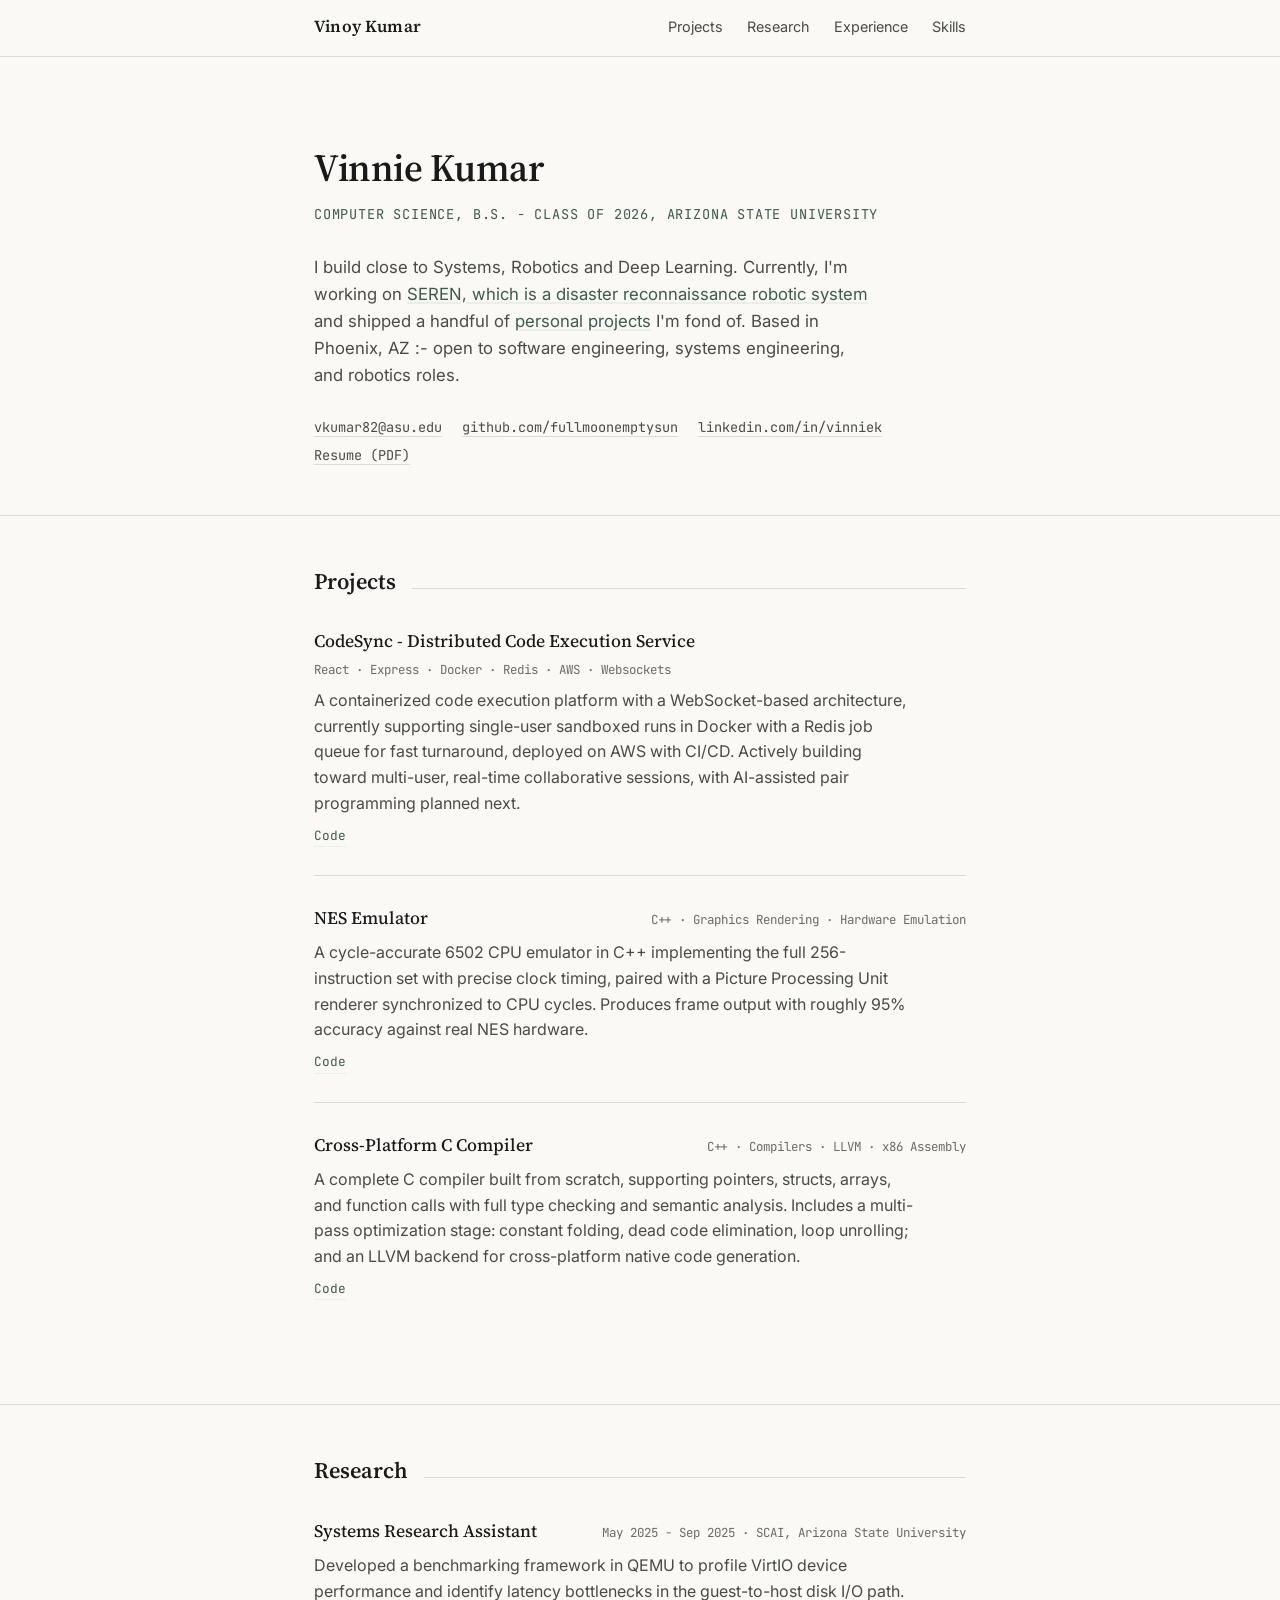
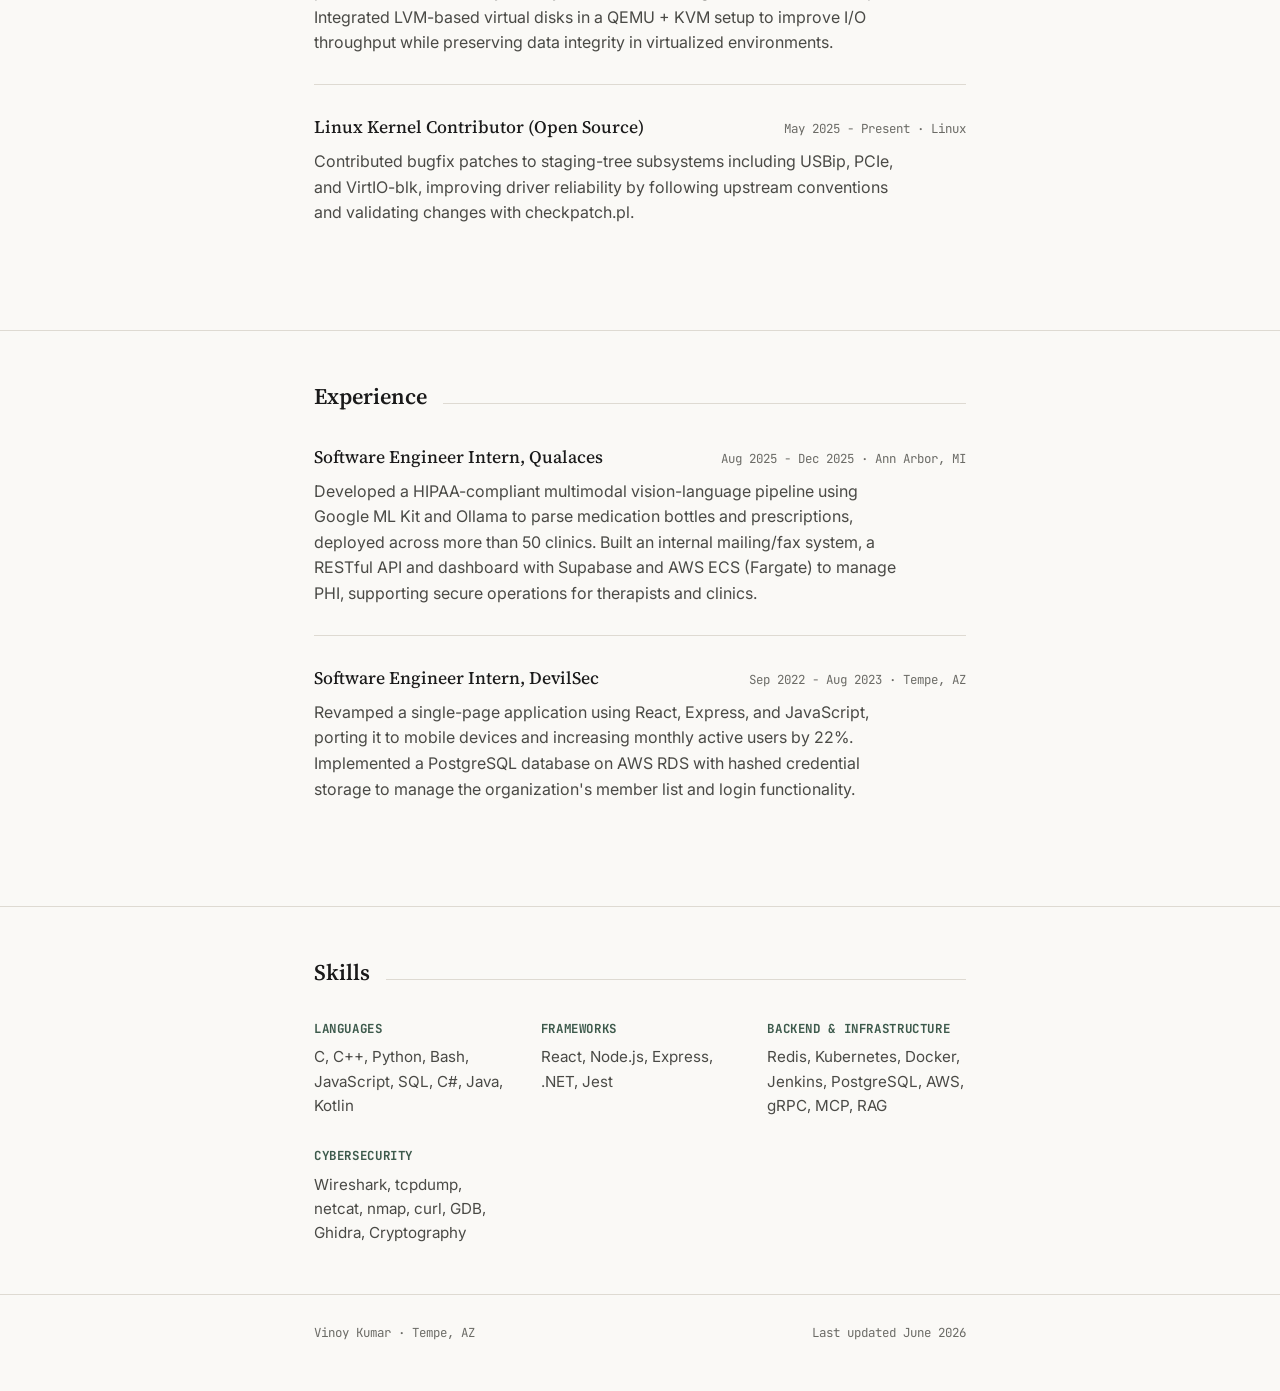
==== index.html @ 6d767638 "Intitial commit: personal web" ====
<!DOCTYPE html>
<html lang="en">
<head>
<meta charset="UTF-8">
<meta name="viewport" content="width=device-width, initial-scale=1.0">
<title>Vinoy Kumar</title>
<meta name="description" content="Vinoy Kumar — Computer Science graduate. Projects, research, and experience.">
<link rel="preconnect" href="https://fonts.googleapis.com">
<link rel="preconnect" href="https://fonts.gstatic.com" crossorigin>
<link href="https://fonts.googleapis.com/css2?family=Source+Serif+4:opsz,wght@8..60,400;8..60,500;8..60,600&family=Inter:wght@400;500;600&family=JetBrains+Mono:wght@400;500&display=swap" rel="stylesheet">
<link rel="stylesheet" href="style.css">
</head>
<body>

<a class="skip-link" href="#main">Skip to content</a>

<header class="site-header">
  <div class="wrap">
    <a class="home-link" href="#top">Vinoy Kumar</a>
    <nav aria-label="Section navigation">
      <a href="#projects">Projects</a>
      <a href="#research">Research</a>
      <a href="#experience">Experience</a>
      <a href="#skills">Skills</a>
    </nav>
  </div>
</header>

<main id="main">

  <section class="hero" id="top">
    <div class="wrap">
      <h1>Vinnie Kumar</h1>
      <p class="role">Computer Science, B.S. - Class of 2026, Arizona State University</p>
      <p class="bio">
        I build close to Systems, Robotics and Deep Learning. Currently, I'm working on <a href="#current">SEREN, which is a disaster reconnaissance robotic system</a>
        and shipped a handful of <a href="#projects">personal projects</a> I'm fond of.
        Based in Phoenix, AZ :- open to software engineering, systems engineering, and robotics roles.
      </p>
      <ul class="contact-list">
        <li><a href="mailto:vkumar82@asu.edu">vkumar82@asu.edu</a></li>
        <li><a href="https://github.com/fullmoonemptysun" target="_blank" rel="noopener">github.com/fullmoonemptysun</a></li>
        <li><a href="https://linkedin.com/in/vinniek" target="_blank" rel="noopener">linkedin.com/in/vinniek</a></li>
        <li><a href="./resume.pdf">Resume (PDF)</a></li>
      </ul>
    </div>
  </section>

  <section class="section" id="projects" aria-labelledby="projects-heading">
    <div class="wrap">
      <div class="section-head">
        <h2 id="projects-heading">Projects</h2>
        <div class="rule"></div>
      </div>

      <div class="entry">
        <div class="entry-head">
          <h3>CodeSync - Distributed Code Execution Service</h3>
          <span class="entry-meta">React · Express · Docker · Redis · AWS · Websockets </span>
        </div>
        <p>
          A containerized code execution platform with a WebSocket-based architecture,
          currently supporting single-user sandboxed runs in Docker with a Redis job
          queue for fast turnaround, deployed on AWS with CI/CD. Actively building toward
          multi-user, real-time collaborative sessions, with AI-assisted pair programming
          planned next.
        </p>
        <div class="entry-links">
          <a href="https://github.com/fullmoonemptysun" target="_blank" rel="noopener">Code</a>
        </div>
      </div>

      <div class="entry">
        <div class="entry-head">
          <h3>NES Emulator</h3>
          <span class="entry-meta">C++ · Graphics Rendering · Hardware Emulation</span>
        </div>
        <p>
          A cycle-accurate 6502 CPU emulator in C++ implementing the full 256-instruction
          set with precise clock timing, paired with a Picture Processing Unit renderer
          synchronized to CPU cycles. Produces frame output with roughly 95% accuracy
          against real NES hardware.
        </p>
        <div class="entry-links">
          <a href="https://github.com/fullmoonemptysun/witNES" target="_blank" rel="noopener">Code</a>
        </div>
      </div>

      <div class="entry">
        <div class="entry-head">
          <h3>Cross-Platform C Compiler</h3>
          <span class="entry-meta">C++ · Compilers · LLVM · x86 Assembly</span>
        </div>
        <p>
          A complete C compiler built from scratch, supporting pointers, structs, arrays,
          and function calls with full type checking and semantic analysis. Includes a
          multi-pass optimization stage: constant folding, dead code elimination, loop
          unrolling; and an LLVM backend for cross-platform native code generation.
        </p>
        <div class="entry-links">
          <a href="https://github.com/fullmoonemptysun/ccompiler" target="_blank" rel="noopener">Code</a>
        </div>
      </div>
    </div>
  </section>

  <section class="section" id="research" aria-labelledby="research-heading">
    <div class="wrap">
      <div class="section-head">
        <h2 id="research-heading">Research</h2>
        <div class="rule"></div>
      </div>

      <div class="entry">
        <div class="entry-head">
          <h3>Systems Research Assistant</h3>
          <span class="entry-meta">May 2025 - Sep 2025 · SCAI, Arizona State University</span>
        </div>
        <p>
          Developed a benchmarking framework in QEMU to profile VirtIO device performance
          and identify latency bottlenecks in the guest-to-host disk I/O path. Integrated
          LVM-based virtual disks in a QEMU + KVM setup to improve I/O throughput while
          preserving data integrity in virtualized environments.
        </p>
      </div>

      <div class="entry">
        <div class="entry-head">
          <h3>Linux Kernel Contributor (Open Source)</h3>
          <span class="entry-meta">May 2025 - Present · Linux </span>
        </div>
        <p>
          Contributed bugfix patches to staging-tree subsystems including USBip, PCIe,
          and VirtIO-blk, improving driver reliability by following upstream conventions
          and validating changes with checkpatch.pl.
        </p>
      </div>
    </div>
  </section>

  <section class="section" id="experience" aria-labelledby="experience-heading">
    <div class="wrap">
      <div class="section-head">
        <h2 id="experience-heading">Experience</h2>
        <div class="rule"></div>
      </div>

      <div class="entry">
        <div class="entry-head">
          <h3>Software Engineer Intern, Qualaces</h3>
          <span class="entry-meta">Aug 2025 - Dec 2025 · Ann Arbor, MI</span>
        </div>
        <p>
          Developed a HIPAA-compliant multimodal vision-language pipeline using Google
          ML Kit and Ollama to parse medication bottles and prescriptions, deployed
          across more than 50 clinics. Built an internal mailing/fax system, a RESTful API and dashboard with Supabase and AWS ECS (Fargate) to manage PHI, supporting secure operations for therapists and clinics.
        </p>
      </div>

      <div class="entry">
        <div class="entry-head">
          <h3>Software Engineer Intern, DevilSec</h3>
          <span class="entry-meta">Sep 2022 - Aug 2023 · Tempe, AZ</span>
        </div>
        <p>
          Revamped a single-page application using React, Express, and JavaScript,
          porting it to mobile devices and increasing monthly active users by 22%.
          Implemented a PostgreSQL database on AWS RDS with hashed credential storage
          to manage the organization's member list and login functionality.
        </p>
      </div>
    </div>
  </section>

  <section class="section" id="skills" aria-labelledby="skills-heading">
    <div class="wrap">
      <div class="section-head">
        <h2 id="skills-heading">Skills</h2>
        <div class="rule"></div>
      </div>

      <div class="skills-grid">
        <div class="skill-group">
          <h4>Languages</h4>
          <p>C, C++, Python, Bash, JavaScript, SQL, C#, Java, Kotlin</p>
        </div>
        <div class="skill-group">
          <h4>Frameworks</h4>
          <p>React, Node.js, Express, .NET, Jest</p>
        </div>
        <div class="skill-group">
          <h4>Backend &amp; Infrastructure</h4>
          <p>Redis, Kubernetes, Docker, Jenkins, PostgreSQL, AWS, gRPC, MCP, RAG</p>
        </div>
        <div class="skill-group">
          <h4>Cybersecurity</h4>
          <p>Wireshark, tcpdump, netcat, nmap, curl, GDB, Ghidra, Cryptography</p>
        </div>
      </div>
    </div>
  </section>

</main>

<footer class="site-footer">
  <div class="wrap">
    <p>Vinoy Kumar · Tempe, AZ</p>
    <p class="updated">Last updated June 2026</p>
  </div>
</footer>

</body>
</html>
---- style.css ----
/* ---------- Tokens ---------- */
:root {
  --paper: #FAF9F6;
  --ink: #1A1A1A;
  --ink-soft: #4A4A46;
  --gray: #6B6B66;
  --hairline: #DEDAD2;
  --accent: #3D5A4C;
  --accent-soft: #E9EFE9;

  --serif: "Source Serif 4", Georgia, "Times New Roman", serif;
  --sans: "Inter", -apple-system, BlinkMacSystemFont, "Segoe UI", sans-serif;
  --mono: "JetBrains Mono", "SFMono-Regular", Consolas, monospace;

  --max-width: 700px;
  --space-1: 0.5rem;
  --space-2: 1rem;
  --space-3: 1.75rem;
  --space-4: 3rem;
  --space-5: 5rem;
}

/* ---------- Reset ---------- */
* { margin: 0; padding: 0; box-sizing: border-box; }

html { scroll-behavior: smooth; }

@media (prefers-reduced-motion: reduce) {
  html { scroll-behavior: auto; }
  * { animation-duration: 0.01ms !important; transition-duration: 0.01ms !important; }
}

body {
  background: var(--paper);
  color: var(--ink);
  font-family: var(--sans);
  font-size: 16px;
  line-height: 1.6;
  -webkit-font-smoothing: antialiased;
}

a {
  color: var(--ink);
  text-decoration: none;
}

.wrap {
  max-width: var(--max-width);
  margin: 0 auto;
  padding: 0 1.5rem;
}

.skip-link {
  position: absolute;
  left: -999px;
  top: 0;
}
.skip-link:focus {
  left: 1rem;
  top: 1rem;
  background: var(--ink);
  color: var(--paper);
  padding: 0.5rem 1rem;
  z-index: 100;
  border-radius: 2px;
}

:focus-visible {
  outline: 2px solid var(--accent);
  outline-offset: 3px;
}

/* ---------- Header / Nav ---------- */
.site-header {
  position: sticky;
  top: 0;
  background: rgba(250, 249, 246, 0.92);
  backdrop-filter: saturate(120%) blur(6px);
  border-bottom: 1px solid var(--hairline);
  z-index: 10;
}

.site-header .wrap {
  display: flex;
  align-items: center;
  justify-content: space-between;
  padding-top: 0.9rem;
  padding-bottom: 0.9rem;
  flex-wrap: wrap;
  gap: 0.5rem 1rem;
}

.home-link {
  font-family: var(--serif);
  font-weight: 600;
  font-size: 1.05rem;
  letter-spacing: 0.01em;
}

.site-header nav {
  display: flex;
  gap: 1.5rem;
}

.site-header nav a {
  font-size: 0.9rem;
  color: var(--ink-soft);
  position: relative;
  padding-bottom: 2px;
}

.site-header nav a::after {
  content: "";
  position: absolute;
  left: 0;
  bottom: -1px;
  width: 100%;
  height: 1px;
  background: var(--accent);
  transform: scaleX(0);
  transform-origin: left;
  transition: transform 0.25s ease;
}

.site-header nav a:hover::after,
.site-header nav a:focus-visible::after {
  transform: scaleX(1);
}

.site-header nav a:hover,
.site-header nav a:focus-visible {
  color: var(--ink);
}

/* ---------- Hero ---------- */
.hero {
  padding: var(--space-5) 0 var(--space-4);
}

.hero h1 {
  font-family: var(--serif);
  font-weight: 600;
  font-size: 2.4rem;
  letter-spacing: -0.01em;
  margin-bottom: 0.4rem;
}

.hero .role {
  font-family: var(--mono);
  font-size: 0.85rem;
  color: var(--accent);
  text-transform: uppercase;
  letter-spacing: 0.06em;
  margin-bottom: var(--space-3);
}

.hero .bio {
  max-width: 560px;
  font-size: 1.05rem;
  color: var(--ink-soft);
  margin-bottom: var(--space-3);
}

.hero .bio a {
  color: var(--accent);
  text-decoration: underline;
  text-decoration-color: var(--accent-soft);
  text-decoration-thickness: 1.5px;
  text-underline-offset: 2px;
}

.hero .bio a:hover {
  text-decoration-color: var(--accent);
}

.contact-list {
  list-style: none;
  display: flex;
  flex-wrap: wrap;
  gap: 0.4rem 1.25rem;
  font-family: var(--mono);
  font-size: 0.85rem;
}

.contact-list a {
  color: var(--ink-soft);
  border-bottom: 1px solid var(--hairline);
}

.contact-list a:hover,
.contact-list a:focus-visible {
  color: var(--accent);
  border-bottom-color: var(--accent);
}

/* ---------- Sections ---------- */
.section {
  padding: var(--space-4) 0;
  border-top: 1px solid var(--hairline);
}

.section-head {
  display: flex;
  align-items: baseline;
  gap: var(--space-2);
  margin-bottom: var(--space-3);
}

.section-head h2 {
  font-family: var(--serif);
  font-weight: 600;
  font-size: 1.4rem;
  white-space: nowrap;
}

.section-head .rule {
  flex: 1;
  height: 1px;
  background: var(--hairline);
}

/* ---------- Entries ---------- */
.entry {
  margin-bottom: var(--space-3);
  padding-bottom: var(--space-3);
}

.entry:not(:last-of-type) {
  border-bottom: 1px solid var(--hairline);
}

.entry-head {
  display: flex;
  flex-wrap: wrap;
  align-items: baseline;
  justify-content: space-between;
  gap: 0.3rem 1rem;
  margin-bottom: 0.5rem;
}

.entry-head h3 {
  font-family: var(--serif);
  font-weight: 500;
  font-size: 1.1rem;
}

.entry-meta {
  font-family: var(--mono);
  font-size: 0.78rem;
  color: var(--gray);
  white-space: nowrap;
}

.entry p {
  color: var(--ink-soft);
  max-width: 600px;
}

.entry-links {
  display: flex;
  gap: 1rem;
  margin-top: 0.6rem;
}

.entry-links a {
  font-family: var(--mono);
  font-size: 0.8rem;
  color: var(--accent);
  border-bottom: 1px solid var(--accent-soft);
}

.entry-links a:hover,
.entry-links a:focus-visible {
  border-bottom-color: var(--accent);
}

/* ---------- Skills ---------- */
.skills-grid {
  display: grid;
  grid-template-columns: repeat(3, 1fr);
  gap: var(--space-3);
}

.skill-group h4 {
  font-family: var(--mono);
  font-size: 0.78rem;
  text-transform: uppercase;
  letter-spacing: 0.05em;
  color: var(--accent);
  margin-bottom: 0.4rem;
}

.skill-group p {
  color: var(--ink-soft);
  font-size: 0.95rem;
}

/* ---------- Placeholder note ---------- */
.placeholder-note {
  margin-top: var(--space-2);
  font-family: var(--mono);
  font-size: 0.75rem;
  color: var(--gray);
  font-style: italic;
}

/* ---------- Footer ---------- */
.site-footer {
  border-top: 1px solid var(--hairline);
  padding: var(--space-3) 0 var(--space-4);
}

.site-footer .wrap {
  display: flex;
  justify-content: space-between;
  flex-wrap: wrap;
  gap: 0.3rem 1rem;
  font-family: var(--mono);
  font-size: 0.78rem;
  color: var(--gray);
}

/* ---------- Responsive ---------- */
@media (max-width: 640px) {
  .hero { padding: var(--space-4) 0 var(--space-3); }
  .hero h1 { font-size: 1.9rem; }
  .hero .bio { font-size: 1rem; }

  .site-header .wrap {
    flex-direction: column;
    align-items: flex-start;
  }

  .site-header nav {
    gap: 1.1rem;
    width: 100%;
    overflow-x: auto;
  }

  .section-head h2 { font-size: 1.2rem; }

  .skills-grid {
    grid-template-columns: 1fr;
    gap: var(--space-2);
  }

  .entry-head {
    flex-direction: column;
    align-items: flex-start;
  }
}

@media (max-width: 420px) {
  .wrap { padding: 0 1.1rem; }
  .hero h1 { font-size: 1.65rem; }
}
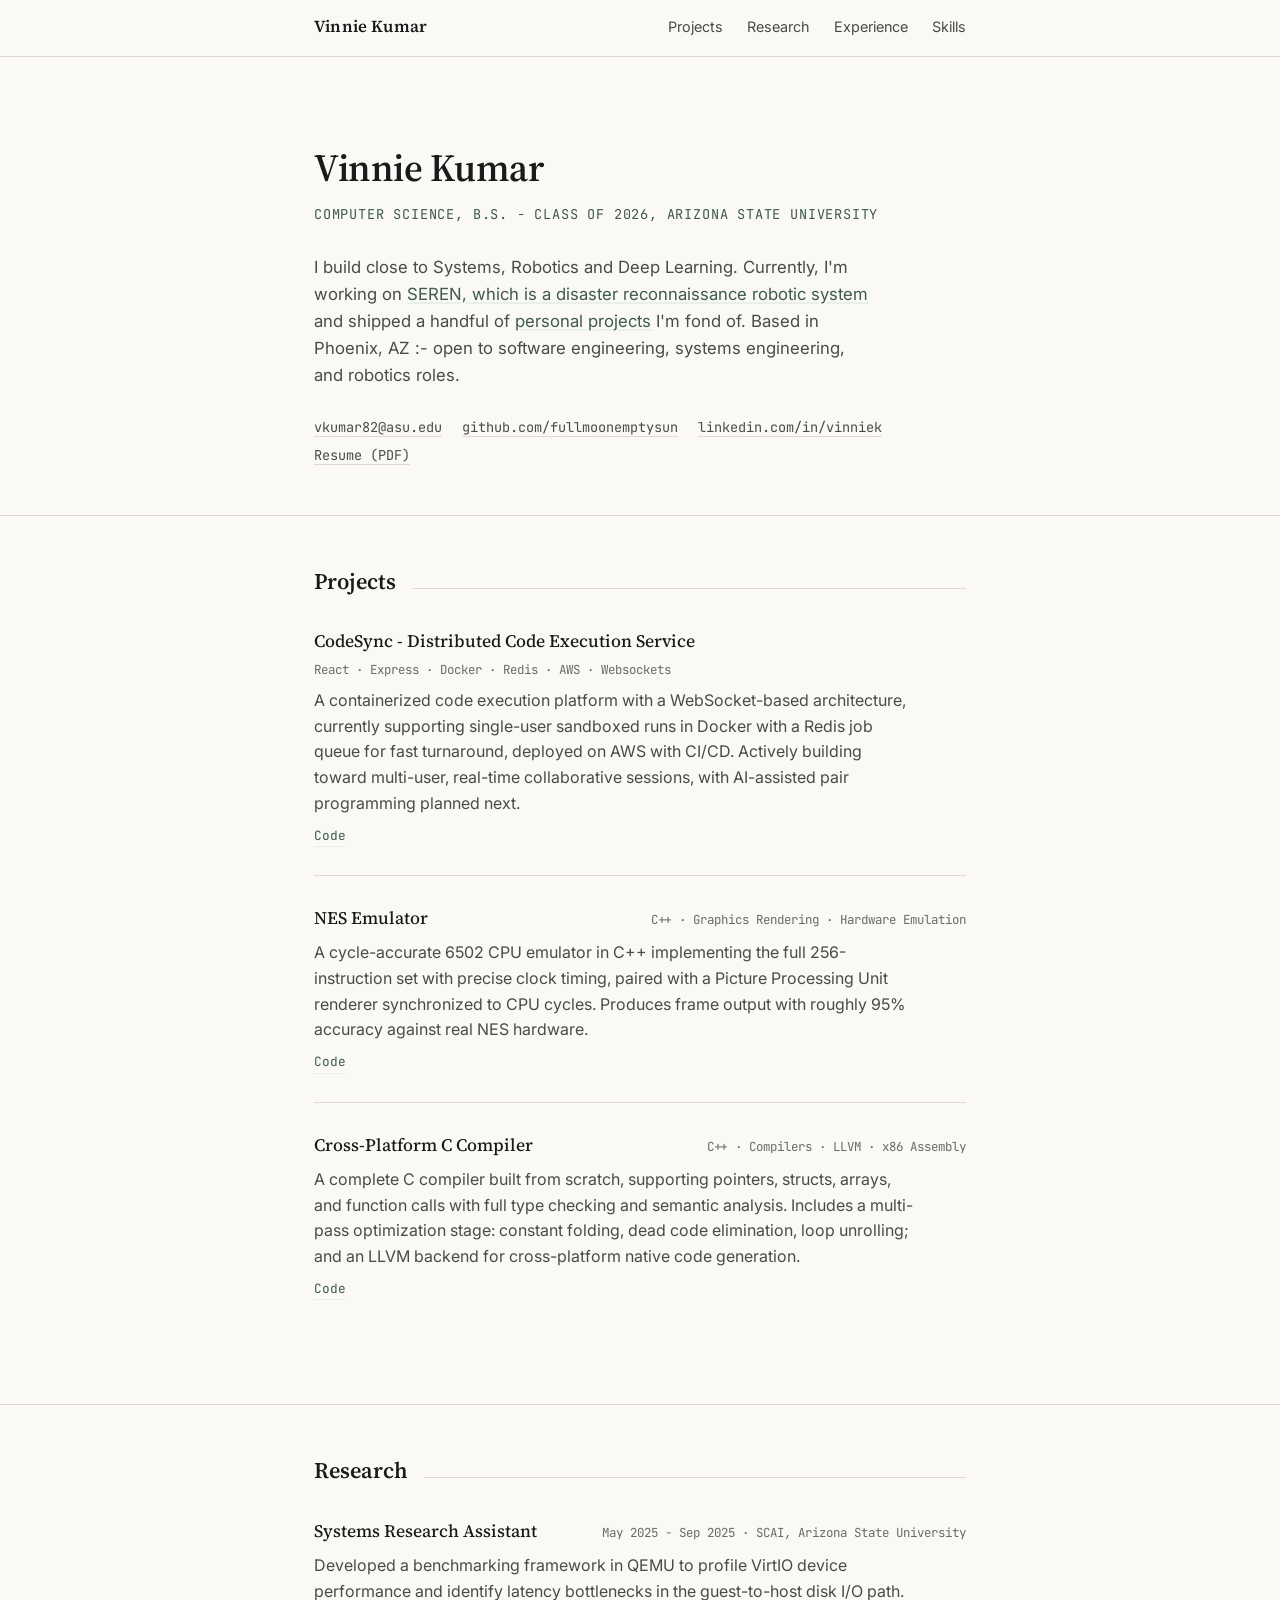
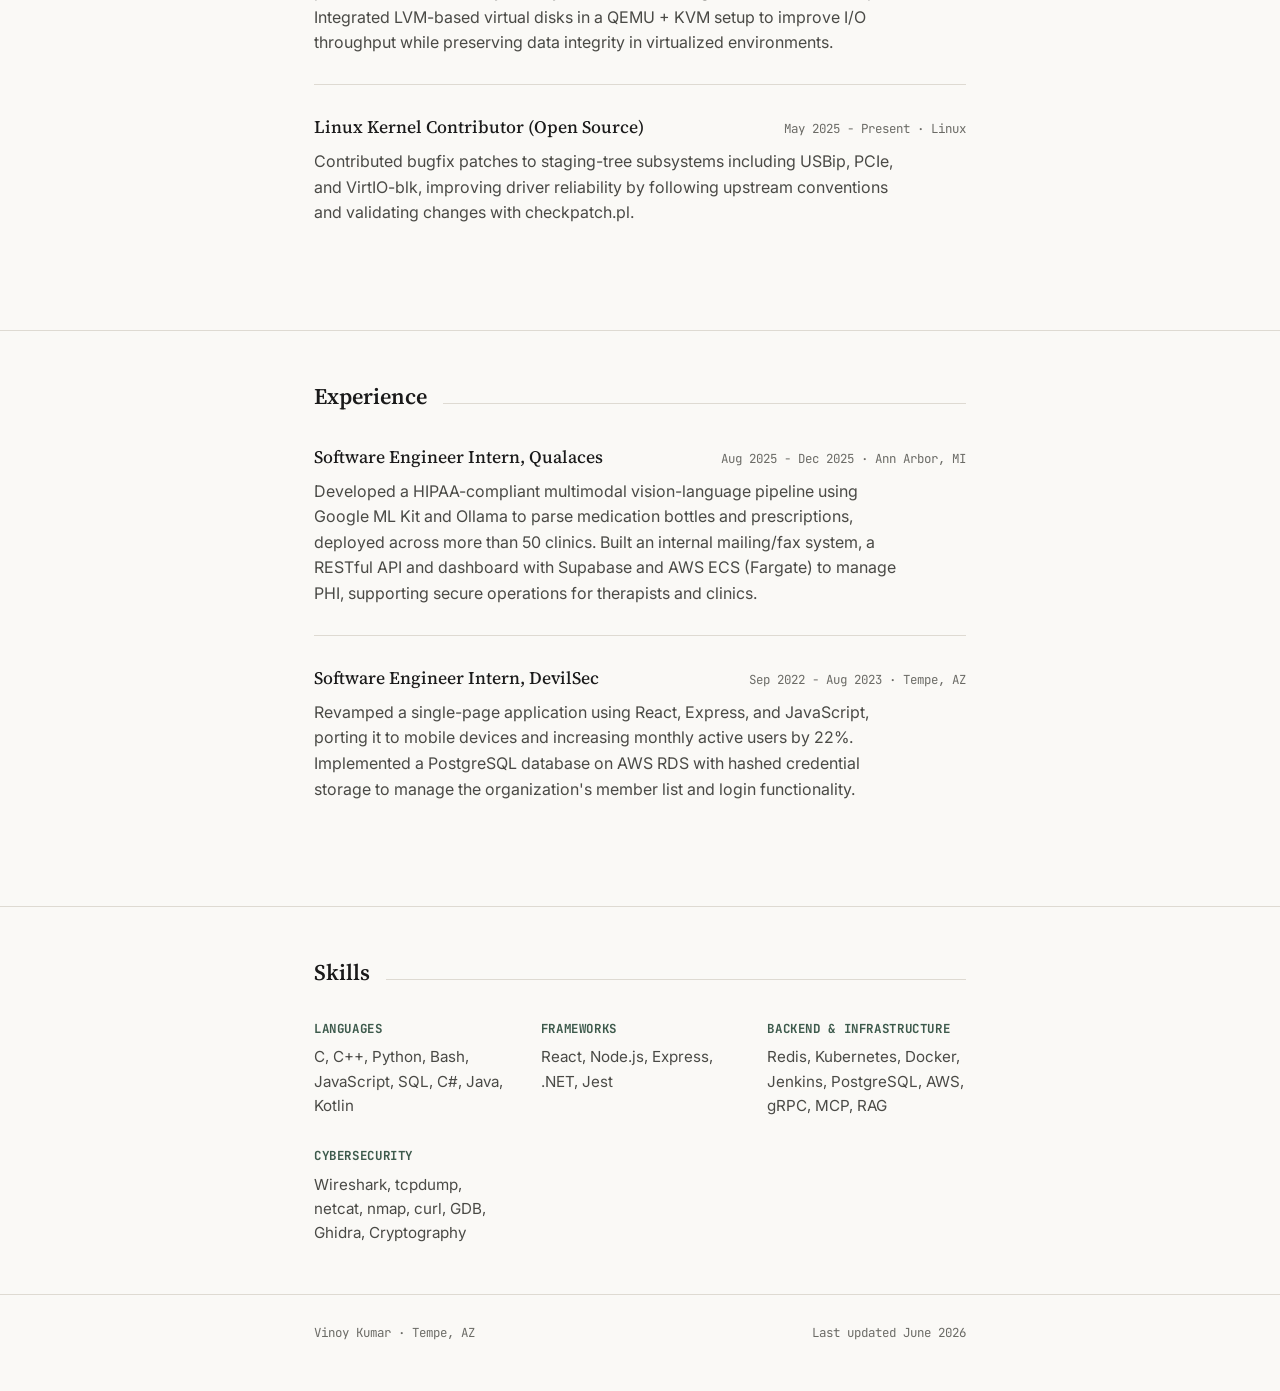
==== commit 1837be5d: "Fix name" ====
--- a/index.html
+++ b/index.html
@@ -4,7 +4,7 @@
 <meta charset="UTF-8">
 <meta name="viewport" content="width=device-width, initial-scale=1.0">
 <title>Vinoy Kumar</title>
-<meta name="description" content="Vinoy Kumar — Computer Science graduate. Projects, research, and experience.">
+<meta name="description" content="Vinoy 'Vinnie' Kumar - Computer Science graduate. Projects, research, and experience.">
 <link rel="preconnect" href="https://fonts.googleapis.com">
 <link rel="preconnect" href="https://fonts.gstatic.com" crossorigin>
 <link href="https://fonts.googleapis.com/css2?family=Source+Serif+4:opsz,wght@8..60,400;8..60,500;8..60,600&family=Inter:wght@400;500;600&family=JetBrains+Mono:wght@400;500&display=swap" rel="stylesheet">
@@ -16,7 +16,7 @@
 
 <header class="site-header">
   <div class="wrap">
-    <a class="home-link" href="#top">Vinoy Kumar</a>
+    <a class="home-link" href="#top">Vinnie Kumar</a>
     <nav aria-label="Section navigation">
       <a href="#projects">Projects</a>
       <a href="#research">Research</a>
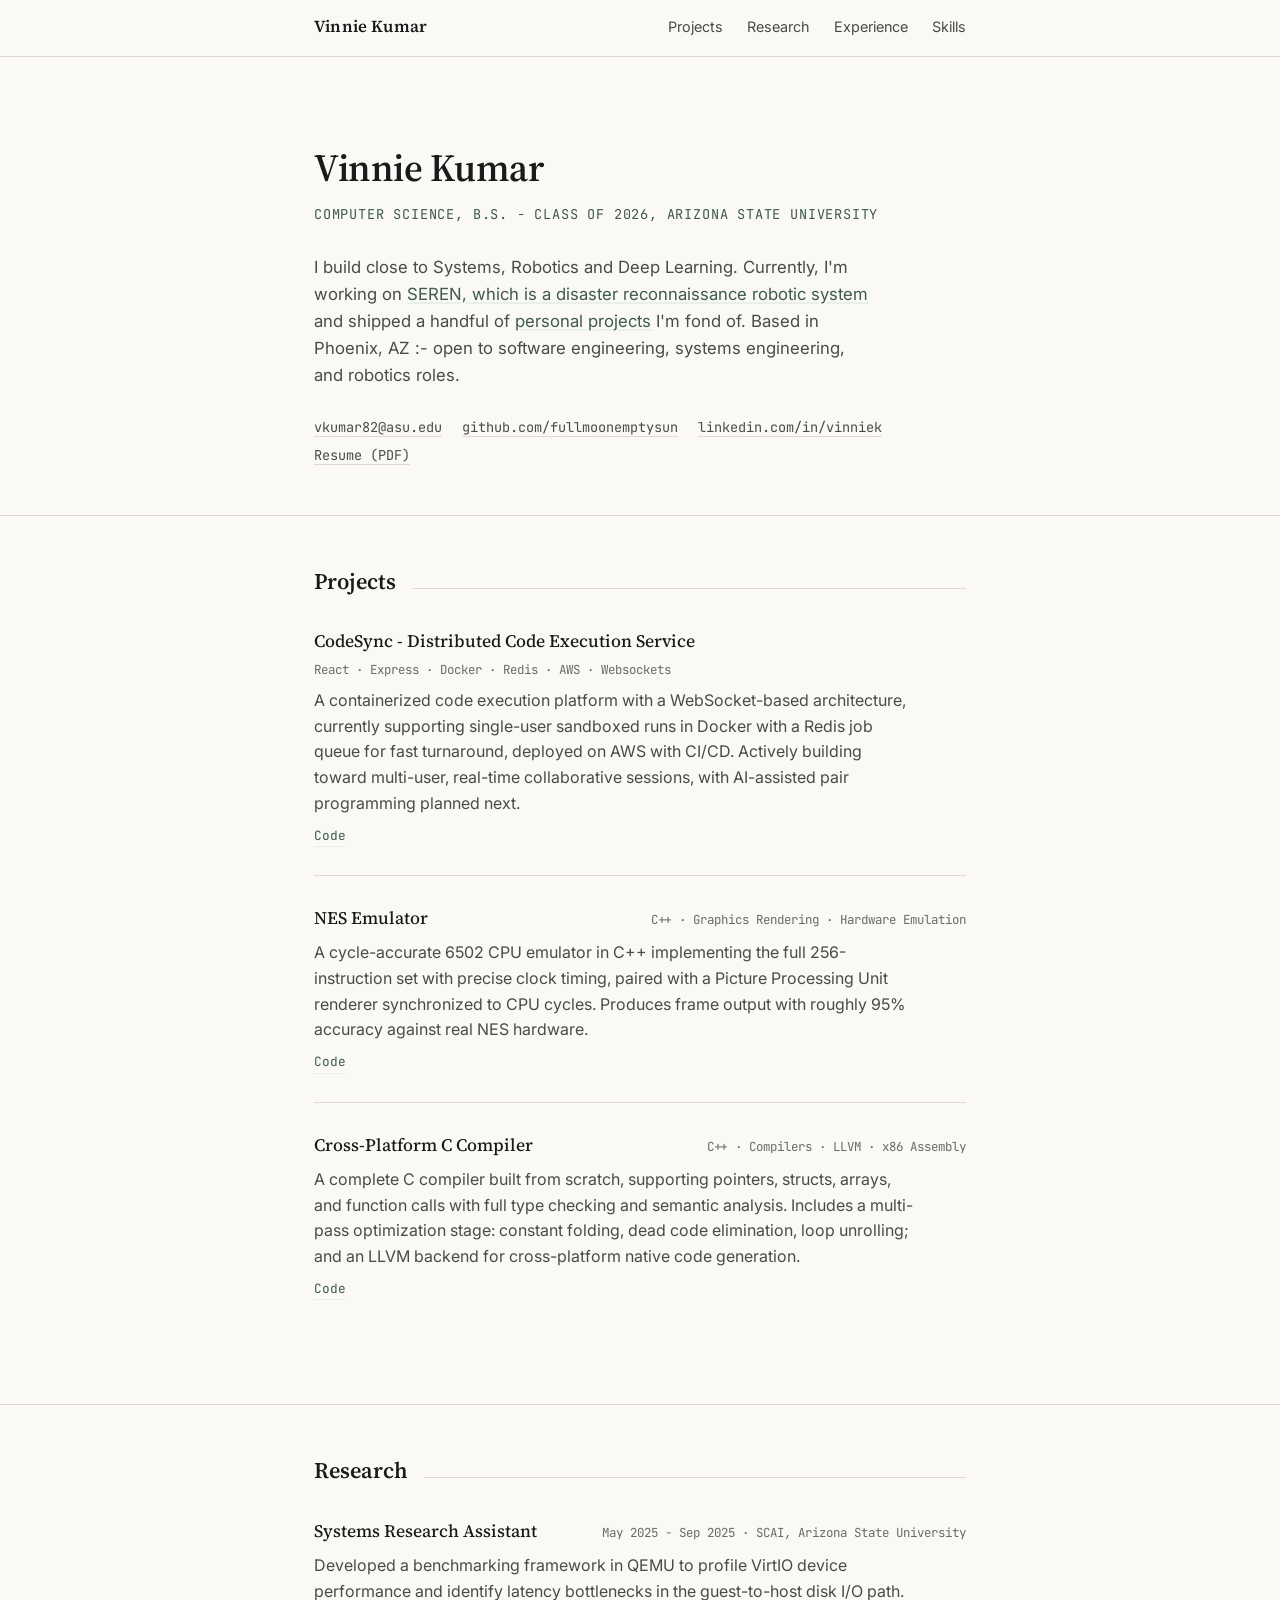
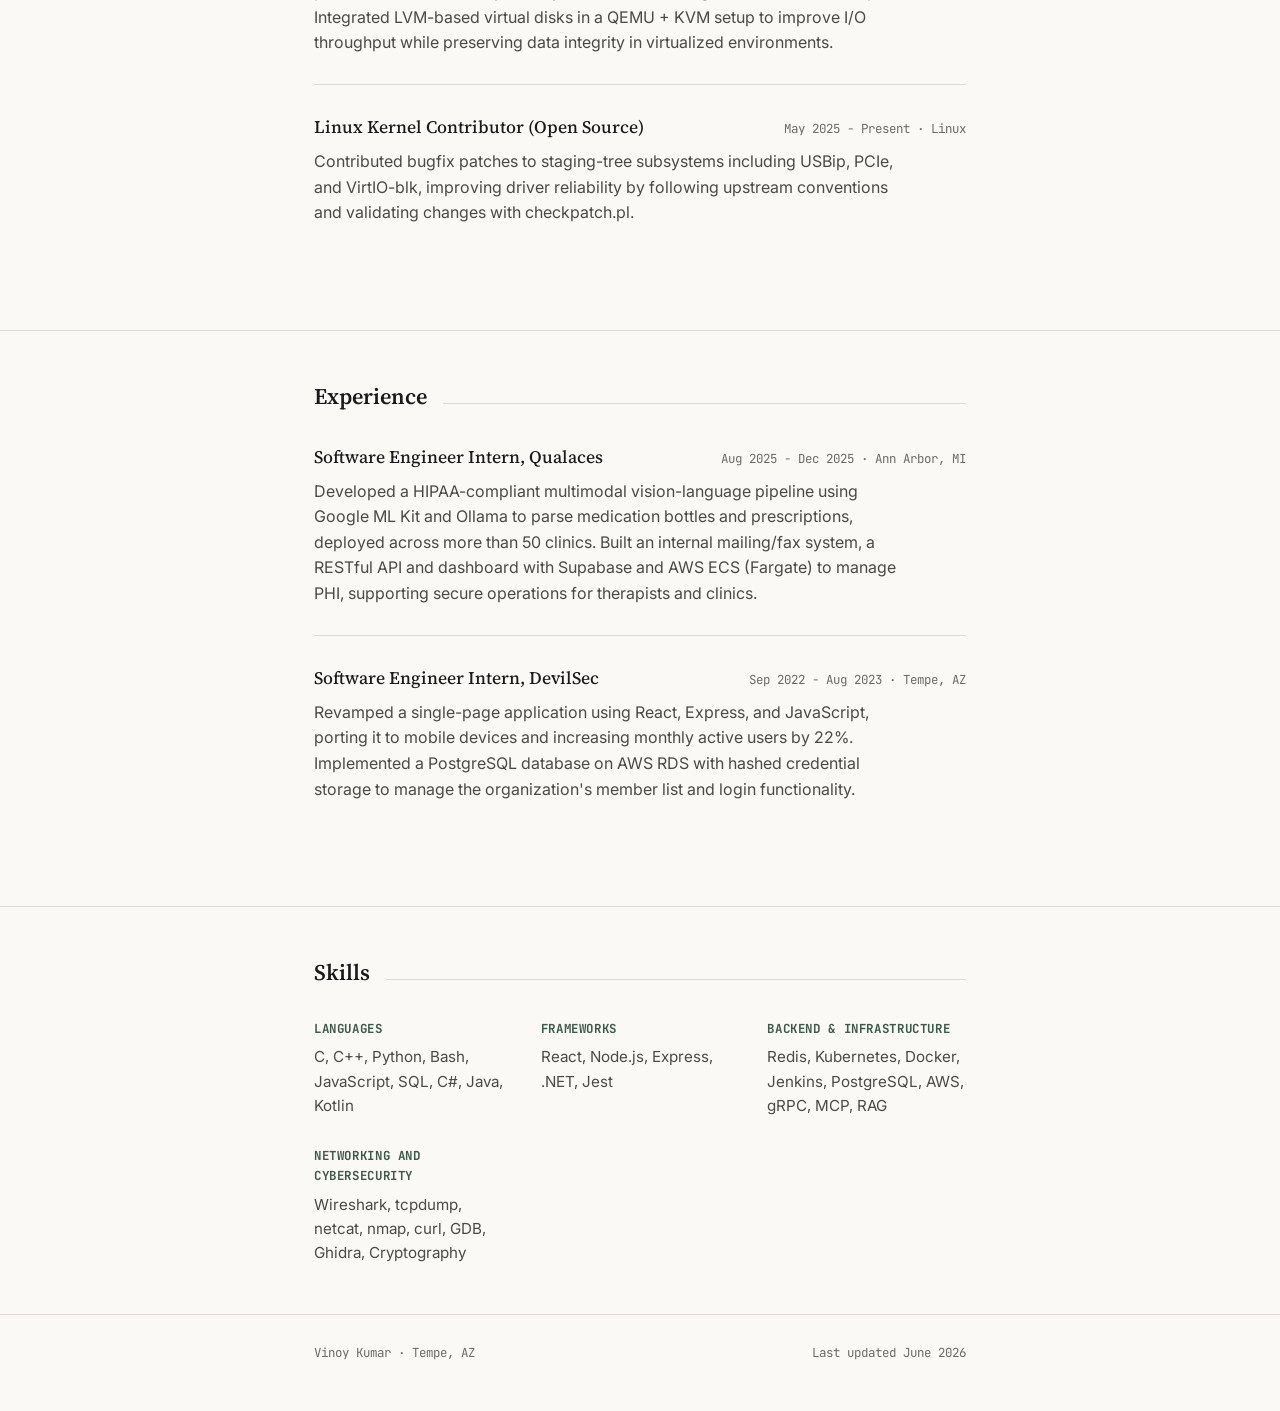
==== commit 6598ec34: "Fix skills" ====
--- a/index.html
+++ b/index.html
@@ -193,7 +193,7 @@
           <p>Redis, Kubernetes, Docker, Jenkins, PostgreSQL, AWS, gRPC, MCP, RAG</p>
         </div>
         <div class="skill-group">
-          <h4>Cybersecurity</h4>
+          <h4>Networking and Cybersecurity</h4>
           <p>Wireshark, tcpdump, netcat, nmap, curl, GDB, Ghidra, Cryptography</p>
         </div>
       </div>
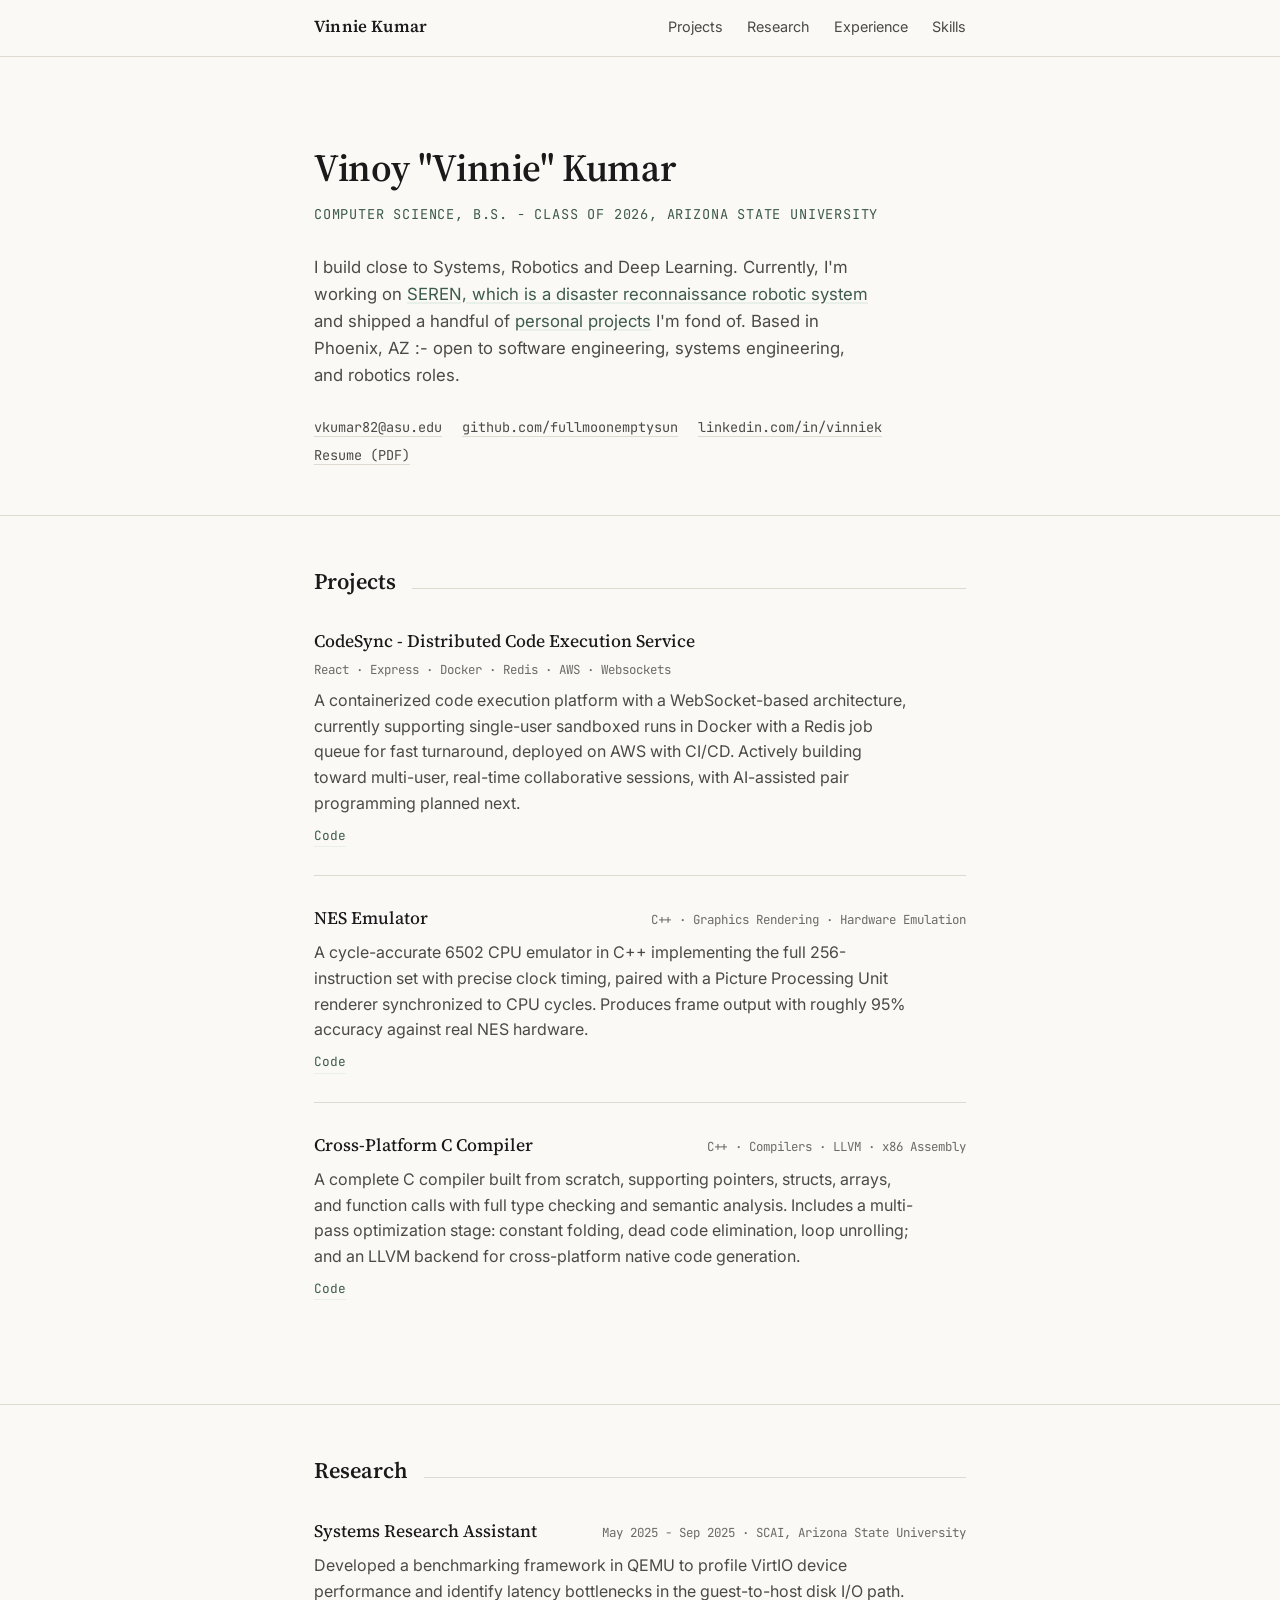
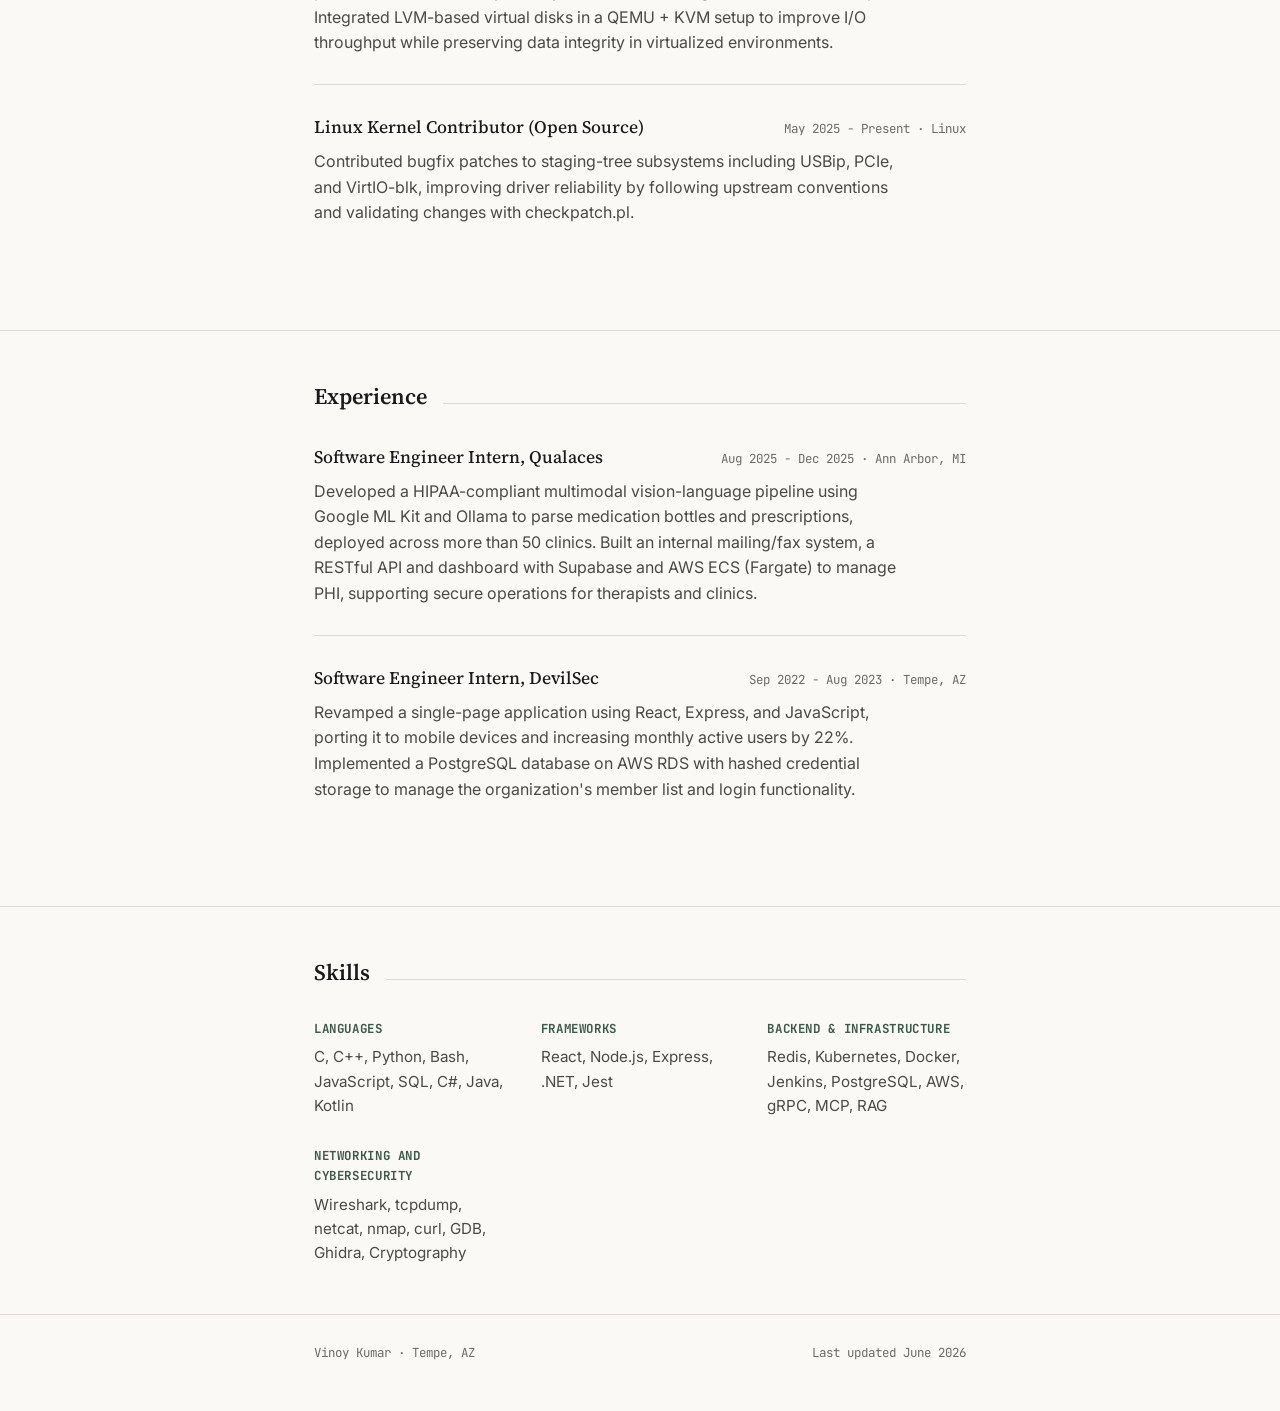
==== commit 250cb18d: "Enhance SEO and social sharing metadata in index.html Updated title and meta description for SEO. Ad" ====
--- a/index.html
+++ b/index.html
@@ -3,8 +3,37 @@
 <head>
 <meta charset="UTF-8">
 <meta name="viewport" content="width=device-width, initial-scale=1.0">
-<title>Vinoy Kumar</title>
-<meta name="description" content="Vinoy 'Vinnie' Kumar - Computer Science graduate. Projects, research, and experience.">
+<title>Vinoy "Vinnie" Kumar - Computer Science, Arizona State University</title>
+<meta name="description" content="Vinoy 'Vinnie' Kumar - Computer Science graduate at Arizona State University. Systems, robotics, and deep learning projects, research, and experience.">
+<link rel="canonical" href="https://your-domain.com/">
+<meta property="og:title" content="Vinoy 'Vinnie' Kumar">
+<meta property="og:description" content="Computer Science graduate — Systems, Robotics, Deep Learning. Arizona State University.">
+<meta property="og:url" content="https://your-domain.com/">
+<meta property="og:type" content="website">
+<script type="application/ld+json">
+{
+  "@context": "https://schema.org",
+  "@type": "Person",
+  "name": "Vinoy Kumar",
+  "alternateName": "Vinnie Kumar",
+  "url": "https://your-domain.com",
+  "sameAs": [
+    "https://github.com/fullmoonemptysun",
+    "https://linkedin.com/in/vinniek"
+  ],
+  "jobTitle": "Software Engineer",
+  "alumniOf": {
+    "@type": "CollegeOrUniversity",
+    "name": "Arizona State University"
+  },
+  "email": "mailto:vkumar82@asu.edu",
+  "address": {
+    "@type": "PostalAddress",
+    "addressLocality": "Phoenix",
+    "addressRegion": "AZ"
+  }
+}
+</script>
 <link rel="preconnect" href="https://fonts.googleapis.com">
 <link rel="preconnect" href="https://fonts.gstatic.com" crossorigin>
 <link href="https://fonts.googleapis.com/css2?family=Source+Serif+4:opsz,wght@8..60,400;8..60,500;8..60,600&family=Inter:wght@400;500;600&family=JetBrains+Mono:wght@400;500&display=swap" rel="stylesheet">
@@ -30,7 +59,7 @@
 
   <section class="hero" id="top">
     <div class="wrap">
-      <h1>Vinnie Kumar</h1>
+      <h1>Vinoy "Vinnie" Kumar</h1>
       <p class="role">Computer Science, B.S. - Class of 2026, Arizona State University</p>
       <p class="bio">
         I build close to Systems, Robotics and Deep Learning. Currently, I'm working on <a href="#current">SEREN, which is a disaster reconnaissance robotic system</a>
